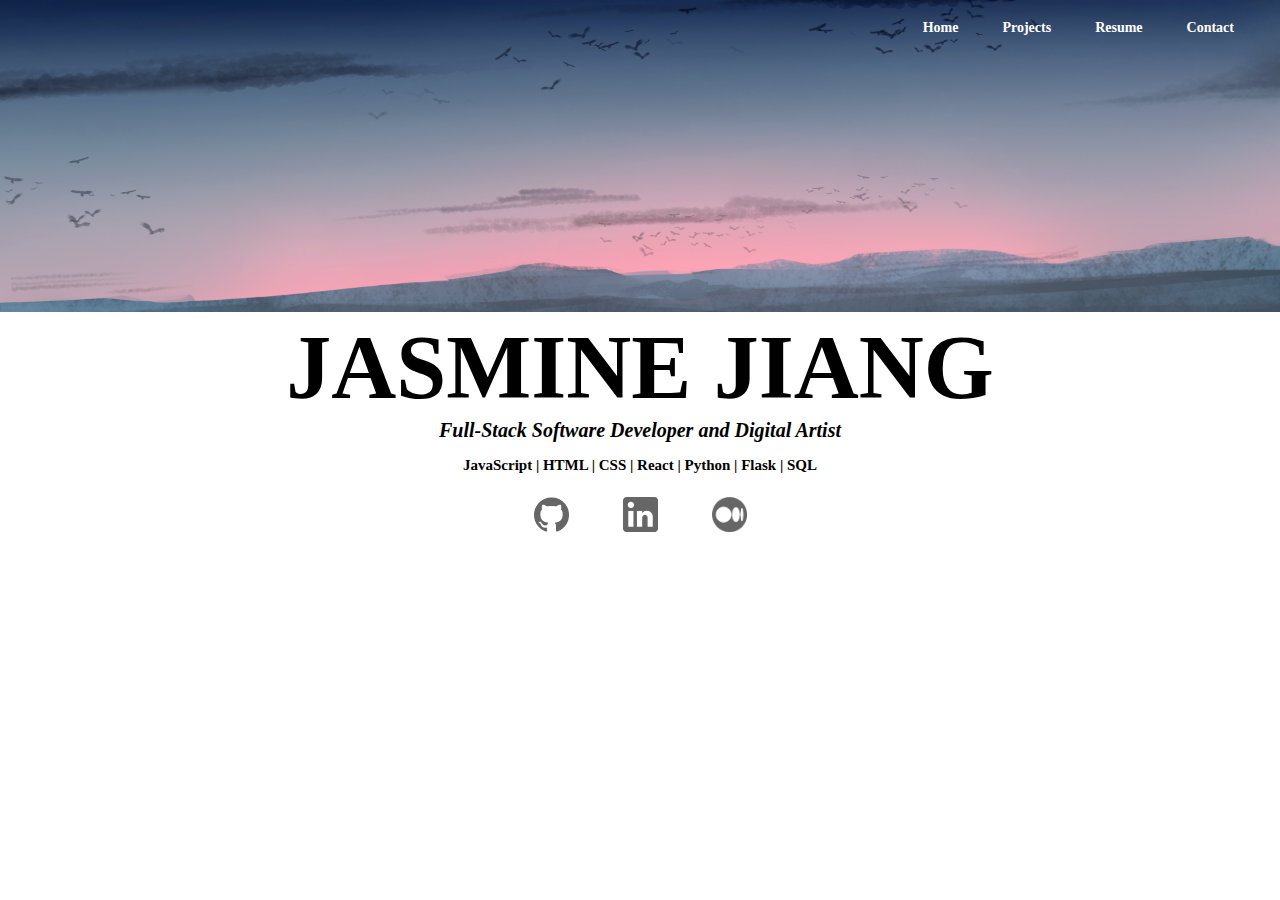
==== index.html @ 34333439 "first commit" ====
<!DOCTYPE html>
<html lang="en">    
    <head>
        <title>Jasmine Jiang</title>
        <link rel="stylesheet" href="indexstyle.css">
        <script defer src="indexscript.js"></script>
    </head>
    <body>
        <div id="header">
            <img src="./images/Banner.png" alt="header image">
            <div id="menu">
                <a href="./index.html">Home</a>
                <a href="./projects.html">Projects</a>
                <a href="./resume.html">Resume</a>
                <a href="./contact.html">Contact</a>
            </div>      
        </div>    
        <h1 id="name">JASMINE JIANG</h1>
        <h2 id="subtitle">Full-Stack Software Developer and Digital Artist</h2>
        <h3>JavaScript | HTML | CSS | React | Python | Flask | SQL</h3>
        <div id="links">
            <a href="https://github.com/jjiang95"><img src="./images/25231.png" alt="GitHub"></a>
            <a href="https://www.linkedin.com/in/jasminejiangam/"><img src="./images/61109.png" alt="LinkedIn"></a>
            <a href="https://www.medium.com/@jasminejiang95"><img src="./images/Screenshot 2023-03-13 170629.png" alt="Medium"></a>
        </div>
    </body>
</html>
---- indexstyle.css ----
body {
    background-color:white;
    margin:0;
    padding:0;
    font-family:"Century Gothic";
    animation: fadeInAnimation ease 1.5s;
    animation-iteration-count: 1;
    animation-fill-mode: forwards;
}

@keyframes fadeInAnimation {
    0% {
        opacity: 0;
    }
    100% {
        opacity: 1;
     }
}

#header img {
    width:100%;
}

#menu {
    position:absolute;
    top:8px;
    right:16px;
    padding:10px;
}

#menu a {
    font-size:14px;
    padding:20px;
    font-weight:bold;
    color:rgb(255, 255, 255);
    text-decoration:none;
    transition-duration:1s; 
}

#menu a:hover {
    font-size:16px;
}

h1#name {
    font-size:90px;
    margin:0;
    padding:0;
    font-family:"Century Gothic"; 
    text-align:center;
}

h2#subtitle {
    font-style:italic;
    font-size:20px;
    margin:0;
    padding:0;
    text-align:center;
}

h3 {
    margin:15px;
    font-size:15px;
    text-align:center;
}

#links a img{
    height:35px;
    width:35px;
    transition-duration:0.5s;
    opacity:60%;
    padding-left:25px;
    padding-right:25px;
    padding-top:8px;
}

#links a img:hover {
    opacity:100%;
    transform:scale(1.1);
}

#links {
    padding-left:20px;
    padding-right:20px;
    text-align:center;
}
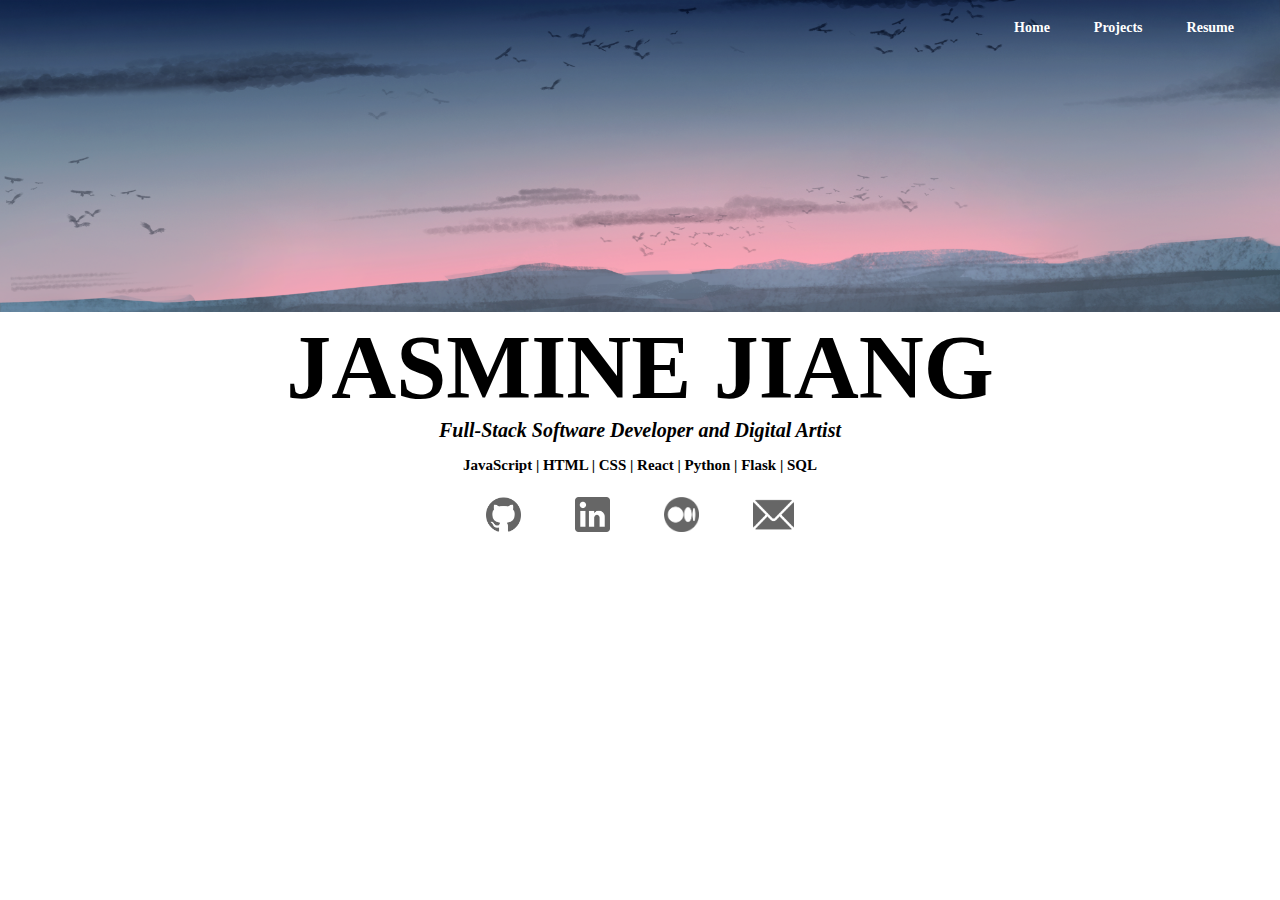
==== commit d517ac13: "adds e-mail link" ====
--- a/index.html
+++ b/index.html
@@ -12,7 +12,6 @@
                 <a href="./index.html">Home</a>
                 <a href="./projects.html">Projects</a>
                 <a href="./resume.html">Resume</a>
-                <a href="./contact.html">Contact</a>
             </div>      
         </div>    
         <h1 id="name">JASMINE JIANG</h1>
@@ -22,6 +21,7 @@
             <a href="https://github.com/jjiang95"><img src="./images/25231.png" alt="GitHub"></a>
             <a href="https://www.linkedin.com/in/jasminejiangam/"><img src="./images/61109.png" alt="LinkedIn"></a>
             <a href="https://www.medium.com/@jasminejiang95"><img src="./images/Screenshot 2023-03-13 170629.png" alt="Medium"></a>
+            <a href="mailto:jasminemazzarella@gmail.com"><img src="./images/email_542689.png" alt="Email"></a>
         </div>
     </body>
 </html>    --- a/indexstyle.css
+++ b/indexstyle.css
@@ -65,7 +65,6 @@
 
 #links a img{
     height:35px;
-    width:35px;
     transition-duration:0.5s;
     opacity:60%;
     padding-left:25px;
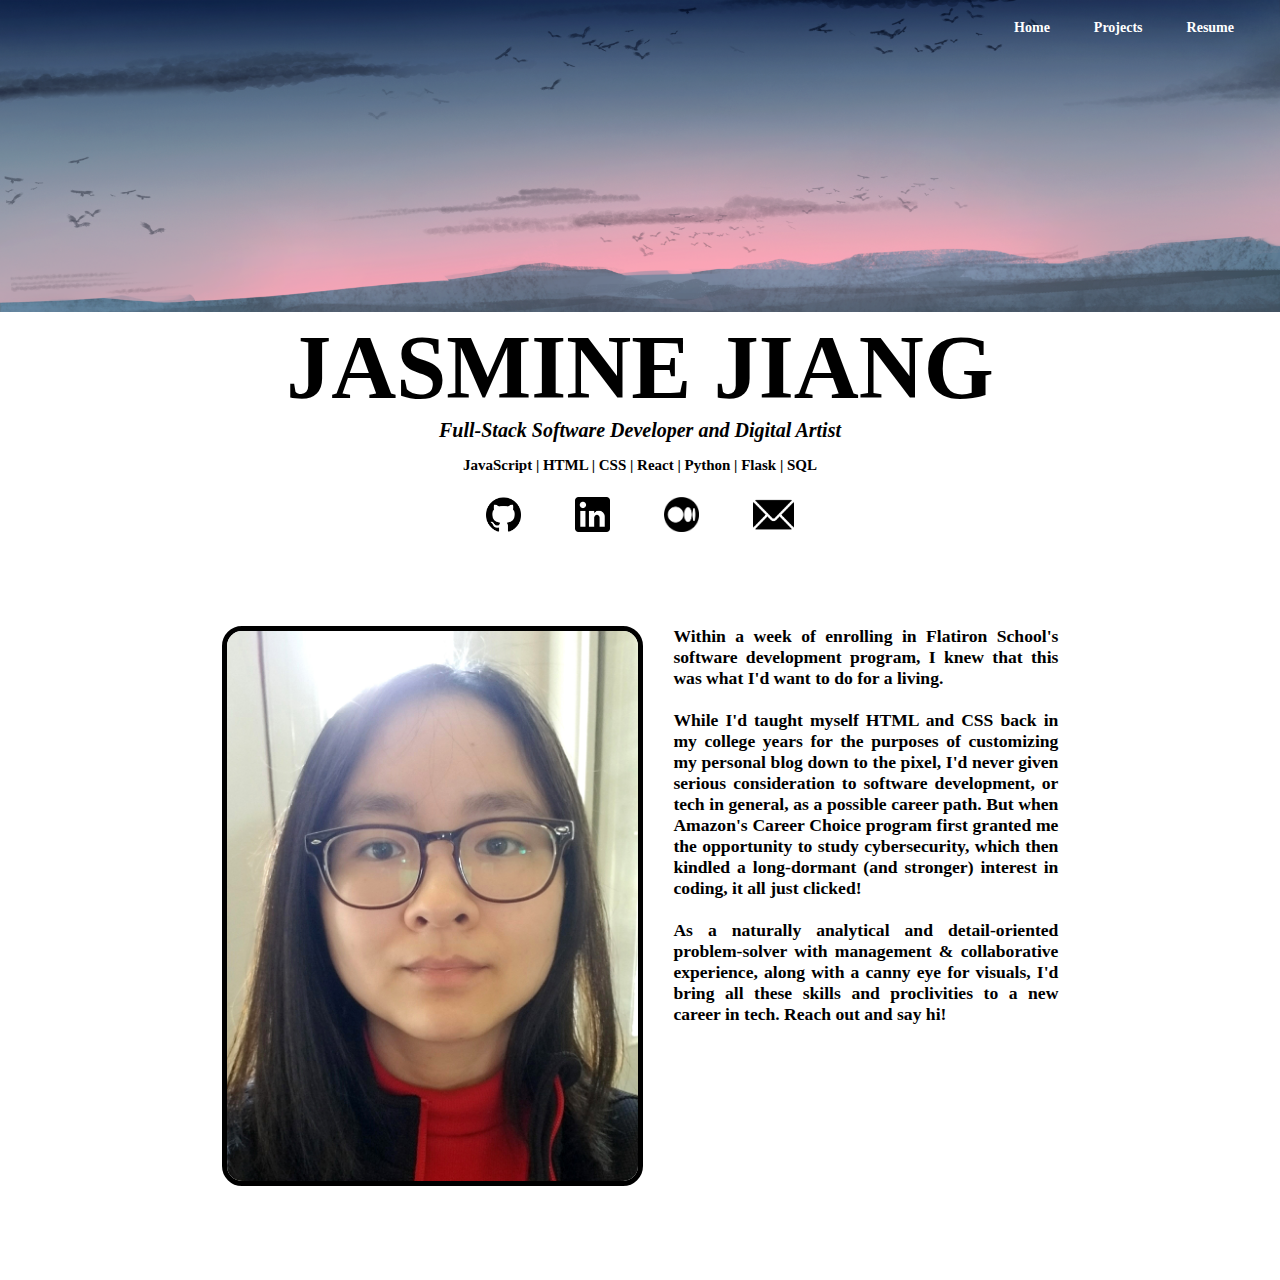
==== commit 2184e5c7: "adds about section on homepage" ====
--- a/index.html
+++ b/index.html
@@ -23,5 +23,17 @@
             <a href="https://www.medium.com/@jasminejiang95"><img src="./images/Screenshot 2023-03-13 170629.png" alt="Medium"></a>
             <a href="mailto:jasminemazzarella@gmail.com"><img src="./images/email_542689.png" alt="Email"></a>
         </div>
+        <div id="about">
+            <div id="img">
+                <img src="./images/20200507_130134-1.jpg"/>
+            </div>
+            <div id="text">
+                <p>Within a week of enrolling in Flatiron School's software development program, I knew that this was what I'd want to do for a living.</p>
+                </br>
+                <p>While I'd taught myself HTML and CSS back in my college years for the purposes of customizing my personal blog down to the pixel, I'd never given serious consideration to software development, or tech in general, as a possible career path. But when Amazon's Career Choice program first granted me the opportunity to study cybersecurity, which then kindled a long-dormant (and stronger) interest in coding, it all just clicked!<p>
+                </br>
+                <p>As a naturally analytical and detail-oriented problem-solver with management & collaborative experience, along with a canny eye for visuals, I'd bring all these skills and proclivities to a new career in tech. Reach out and say hi!</p>
+            </div>
+        </div>
     </body>
 </html>    --- a/indexstyle.css
+++ b/indexstyle.css
@@ -66,14 +66,13 @@
 #links a img{
     height:35px;
     transition-duration:0.5s;
-    opacity:60%;
     padding-left:25px;
     padding-right:25px;
     padding-top:8px;
 }
 
 #links a img:hover {
-    opacity:100%;
+    opacity:60%;
     transform:scale(1.1);
 }
 
@@ -81,4 +80,37 @@
     padding-left:20px;
     padding-right:20px;
     text-align:center;
+}
+
+#about {
+    display:flex;
+    justify-content:center;
+    gap:30px;
+    margin-top:90px;
+    margin-bottom:90px;
+}
+
+#about #img {
+    text-align:right;    
+    margin-left:15px;
+}
+
+#about #img img {
+    height:550px;
+    border-radius:20px;
+    border-style:solid;
+    border-width:5px;
+}
+
+#about #text {
+    text-align:justify;
+    font-weight:bold;
+    width:400px;
+    font-size:1.1em;
+}
+
+#about #text p {
+    margin:0;
+    padding-top:0;
+    padding-right:15px;
 }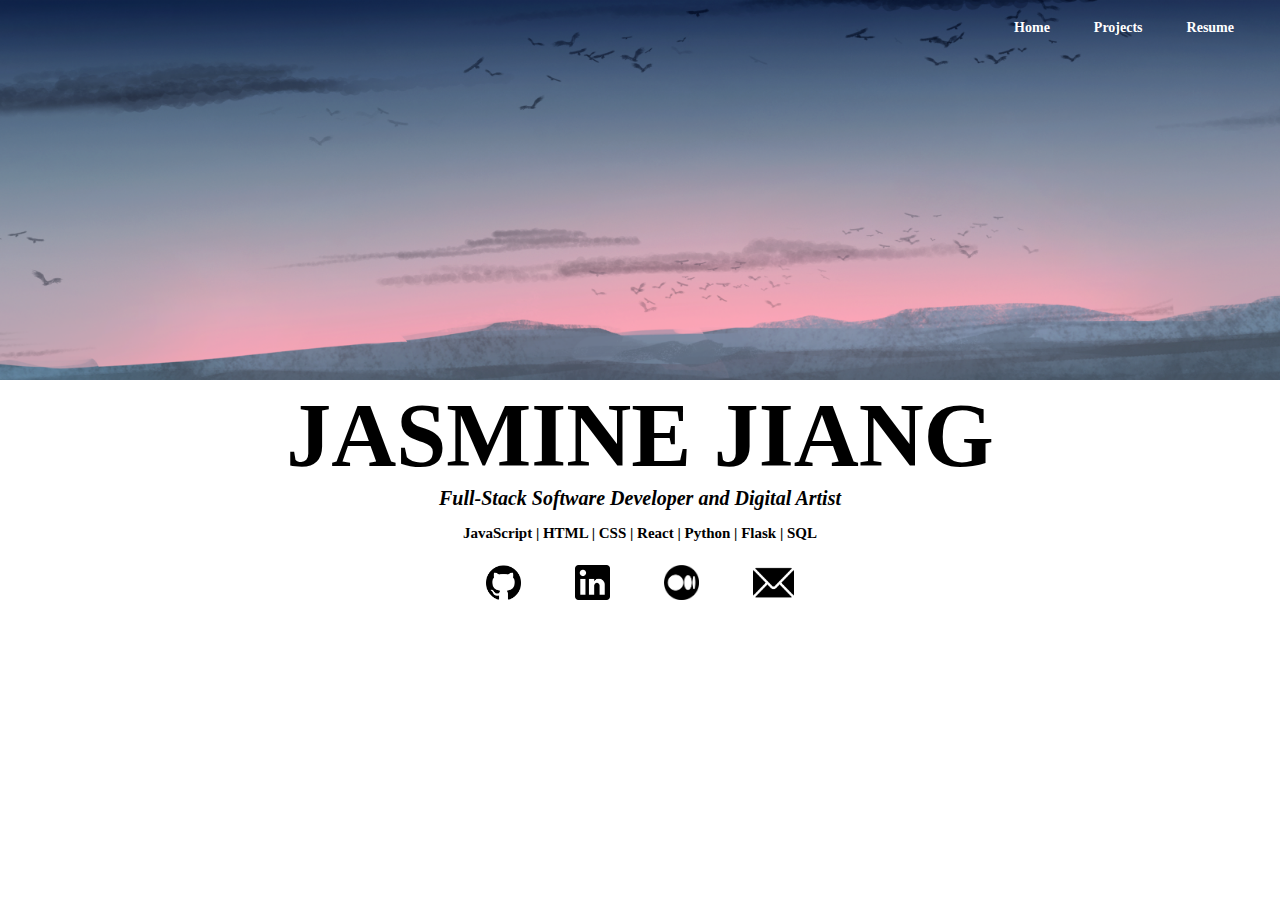
==== commit d8d6d474: "fixes header image height" ====
--- a/index.html
+++ b/index.html
@@ -23,7 +23,7 @@
             <a href="https://www.medium.com/@jasminejiang95"><img src="./images/Screenshot 2023-03-13 170629.png" alt="Medium"></a>
             <a href="mailto:jasminemazzarella@gmail.com"><img src="./images/email_542689.png" alt="Email"></a>
         </div>
-        <div id="about">
+        <!-- <div id="about">
             <div id="img">
                 <img src="./images/20200507_130134-1.jpg"/>
             </div>
@@ -34,6 +34,6 @@
                 </br>
                 <p>As a naturally analytical and detail-oriented problem-solver with management & collaborative experience, along with a canny eye for visuals, I'd bring all these skills and proclivities to a new career in tech. Reach out and say hi!</p>
             </div>
-        </div>
+        </div> -->
     </body>
 </html>    --- a/indexstyle.css
+++ b/indexstyle.css
@@ -19,6 +19,8 @@
 
 #header img {
     width:100%;
+    height:380px;
+    object-fit:cover;
 }
 
 #menu {
@@ -96,7 +98,7 @@
 }
 
 #about #img img {
-    height:550px;
+    height:500px;
     border-radius:20px;
     border-style:solid;
     border-width:5px;
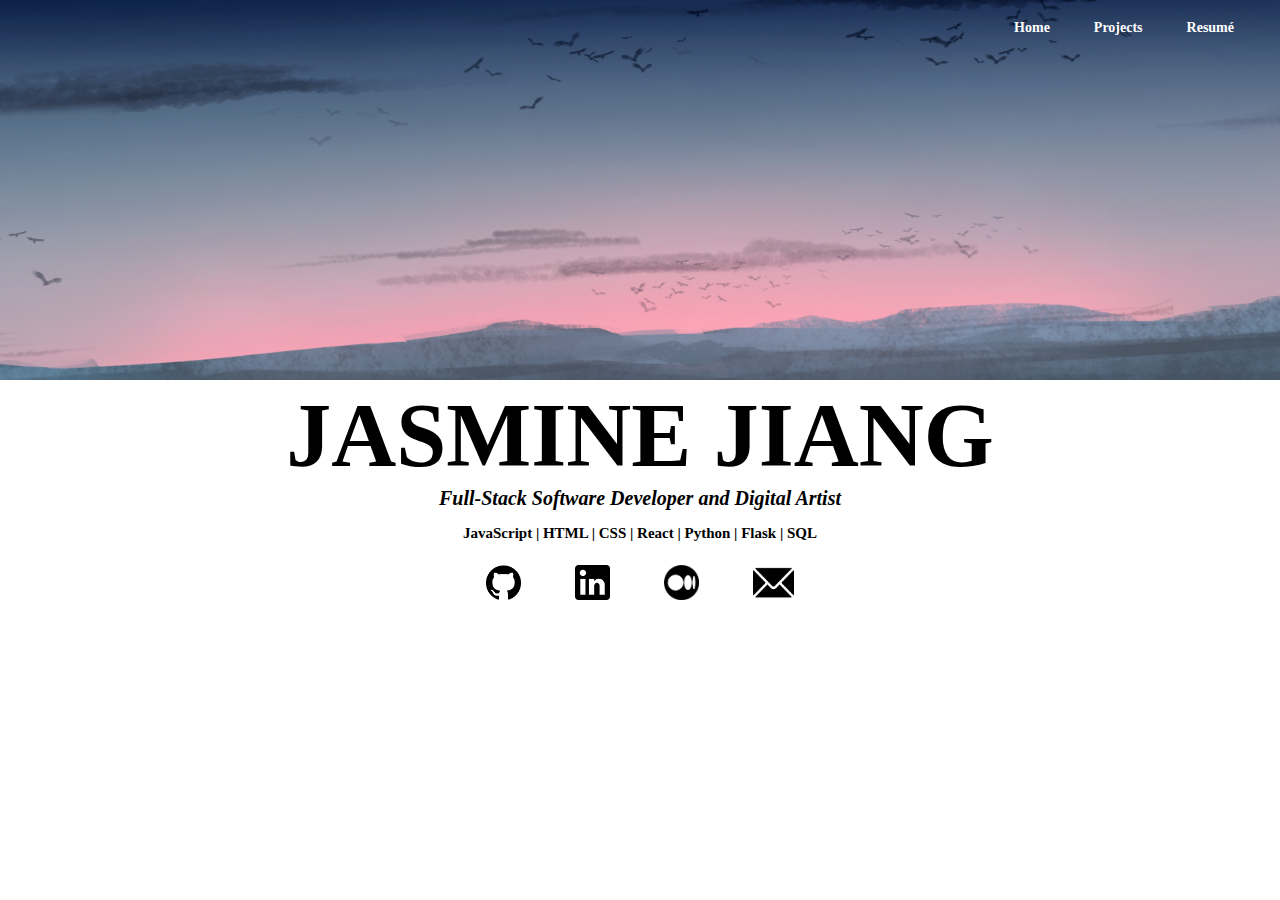
==== commit f0cd83e1: "adds projects" ====
--- a/index.html
+++ b/index.html
@@ -11,7 +11,7 @@
             <div id="menu">
                 <a href="./index.html">Home</a>
                 <a href="./projects.html">Projects</a>
-                <a href="./resume.html">Resume</a>
+                <a href="./resume.html">Resumé</a>
             </div>      
         </div>    
         <h1 id="name">JASMINE JIANG</h1>
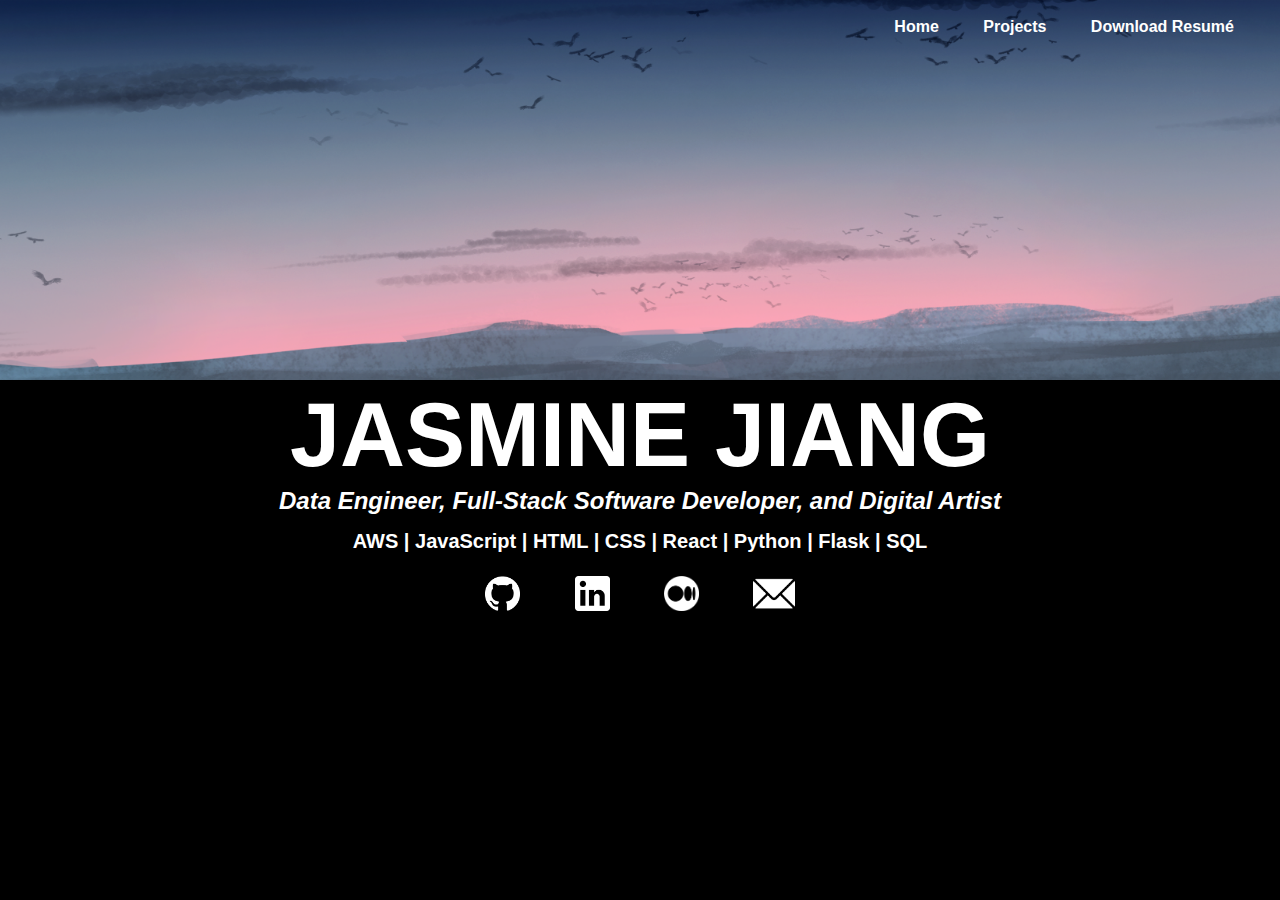
==== commit 48f87403: "first finished draft" ====
--- a/index.html
+++ b/index.html
@@ -11,12 +11,12 @@
             <div id="menu">
                 <a href="./index.html">Home</a>
                 <a href="./projects.html">Projects</a>
-                <a href="./resume.html">Resumé</a>
+                <a href="./Resume - Jasmine Jiang.pdf">Download Resumé</a> 
             </div>      
         </div>    
         <h1 id="name">JASMINE JIANG</h1>
-        <h2 id="subtitle">Full-Stack Software Developer and Digital Artist</h2>
-        <h3>JavaScript | HTML | CSS | React | Python | Flask | SQL</h3>
+        <h2 id="subtitle">Data Engineer, Full-Stack Software Developer, and Digital Artist</h2>
+        <h3>AWS | JavaScript | HTML | CSS | React | Python | Flask | SQL</h3>
         <div id="links">
             <a href="https://github.com/jjiang95"><img src="./images/25231.png" alt="GitHub"></a>
             <a href="https://www.linkedin.com/in/jasminejiangam/"><img src="./images/61109.png" alt="LinkedIn"></a>
--- a/indexstyle.css
+++ b/indexstyle.css
@@ -1,8 +1,9 @@
 body {
-    background-color:white;
+    background-color:black;
+    color:white;
     margin:0;
     padding:0;
-    font-family:"Century Gothic";
+    font-family:'OpenSans', -apple-system, BlinkMacSystemFont, 'Segoe UI', 'Roboto', 'Oxygen', 'Ubuntu', 'Cantarell', 'Fira Sans', 'Droid Sans', 'Helvetica Neue', sans-serif;
     animation: fadeInAnimation ease 1.5s;
     animation-iteration-count: 1;
     animation-fill-mode: forwards;
@@ -31,7 +32,7 @@
 }
 
 #menu a {
-    font-size:14px;
+    font-size:16px;
     padding:20px;
     font-weight:bold;
     color:rgb(255, 255, 255);
@@ -40,20 +41,19 @@
 }
 
 #menu a:hover {
-    font-size:16px;
+    font-size:18px;
 }
 
 h1#name {
     font-size:90px;
     margin:0;
     padding:0;
-    font-family:"Century Gothic"; 
     text-align:center;
 }
 
 h2#subtitle {
     font-style:italic;
-    font-size:20px;
+    font-size:24px;
     margin:0;
     padding:0;
     text-align:center;
@@ -61,7 +61,7 @@
 
 h3 {
     margin:15px;
-    font-size:15px;
+    font-size:20px;
     text-align:center;
 }
 
